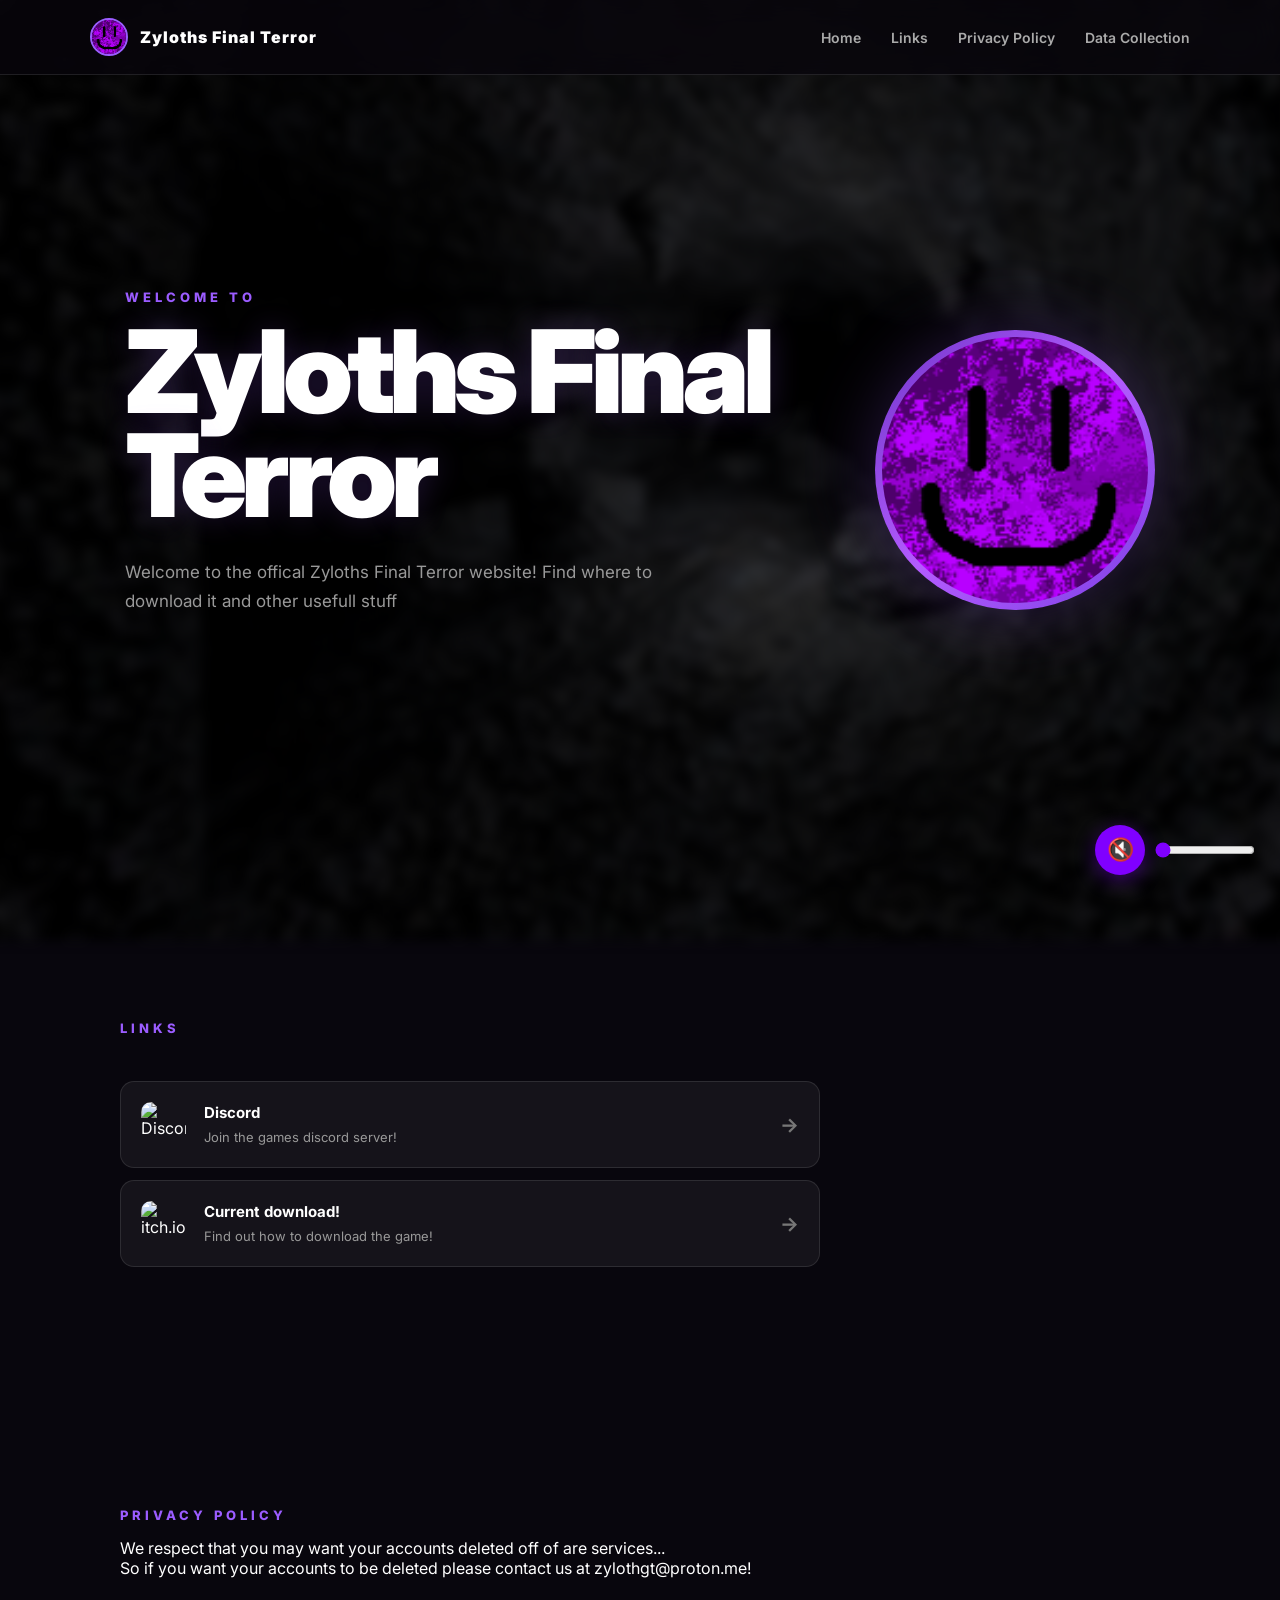
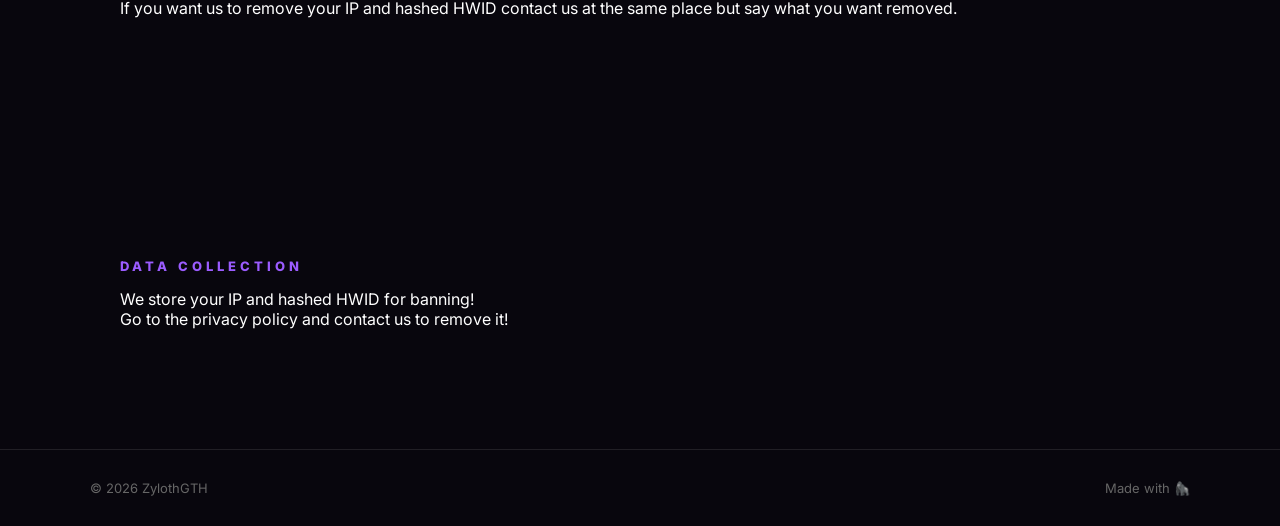
==== ZylothsFinalTerror/index.html @ 426c6244 "Second page!" ====
﻿<!DOCTYPE html>
<html lang="en">
<head>
    <meta charset="UTF-8">
    <meta name="viewport" content="width=device-width, initial-scale=1.0">

    <title>Zyloths Final Terror</title>

    <!-- Discord Embed -->
    <meta property="og:title" content="Zyloths Final Terror">
    <meta property="og:description" content="Welcome to the official Zyloths Final Terror website!">
    <meta property="og:image" content="https://zylothgt.github.io/ZylothGTH/Resources/embed.png">
    <meta property="og:image:type" content="image/png">
    <meta property="og:image:width" content="1200">
    <meta property="og:image:height" content="630">
    <meta property="og:url" content="https://zylothgt.github.io/ZylothGTH/ZylothsFinalTerror">
    <meta property="og:type" content="website">

    <!-- Purple Discord Embed Sidebar -->
    <meta name="theme-color" content="#8000FF">

    <!-- Twitter / X -->
    <meta name="twitter:card" content="summary_large_image">
    <meta name="twitter:title" content="Zyloths Final Terror">
    <meta name="twitter:description" content="Welcome to the official Zyloths Final Terror website!">
    <meta name="twitter:image" content="https://zylothgt.github.io/ZylothGTH/Resources/embed.png">

    <link rel="icon" type="image/png" href="../Resources/roundpfp.png">
    <link rel="stylesheet" href="style.css">
</head>

<body>

    <header class="navbar">
        <div class="logo">
            <img src="Resources/pfp.png" alt="Profile" class="nav-pfp">
            <span>Zyloths Final Terror</span>
        </div>

        <nav>
            <a href="#home">Home</a>
            <a href="#links">Links</a>
            <a href="#privacy-policy">Privacy Policy</a>
            <a href="#data-collection">Data Collection</a>
        </nav>
    </header>

    <main>

        <section id="home" class="hero">
            <div class="hero-content">
                <p class="small-title">WELCOME TO</p>

                <h1>Zyloths Final Terror</h1>

                <p class="description">
                    Welcome to the offical Zyloths Final Terror website!
                    Find where to download it and other usefull stuff
                </p>
            </div>

            <div class="hero-pfp">
                <img src="Resources/pfp.png" alt="Profile Picture">
            </div>
        </section>

        <section id="links" class="section links-section">

            <p class="section-label">LINKS</p>

            <div class="links">

                <a href="https://discord.com/P3ySMvgQYM" target="_blank" class="link-card">
                    <img src="https://cdn.simpleicons.org/discord/5865F2"
                         alt="Discord">

                    <div>
                        <strong>Discord</strong>
                        <small>Join the games discord server!</small>
                    </div>

                    <b>→</b>
                </a>

                <a href="https://zyloth.itch.io/zyloths-final-terror" target="_blank" class="link-card">
                    <img src="https://cdn.simpleicons.org/itch.io/FA5C5C"
                         alt="itch.io">

                    <div>
                        <strong>Current download!</strong>
                        <small>Find out how to download the game!</small>
                    </div>

                    <b>→</b>
                </a>

            </div>

        </section>
        <section id="privacy-policy" class="section privacy-policy-section">

            <p class="section-label">PRIVACY POLICY</p>

            <div class="privacy-policy">
                We respect that you may want your accounts deleted off of are services...<br>
                So if you want your accounts to be deleted please contact us at zylothgt@proton.me!<br><br>

                If you want us to remove your IP and hashed HWID contact us at the same place but say what you want removed.
            </div>

        </section>

        <section id="data-collection" class="section data-collection-section">

            <p class="section-label">DATA COLLECTION</p>

            <div class="data-collection">
                We store your IP and hashed HWID for banning!<br>
                Go to the privacy policy and contact us to remove it!
            </div>

        </section>
    </main>


    <footer>
        <p>© <span id="year"></span> ZylothGTH</p>
        <p>Made with 🦍</p>
    </footer>

    <audio id="backgroundMusic" loop preload="auto">
        <source src="Resources/music.mp3" type="audio/mpeg">
    </audio>

    <div class="music-controls">
        <button id="musicToggle" class="music-button">🔇</button>

        <input type="range"
               id="volumeSlider"
               min="0"
               max="100"
               value="0"
               class="volume-slider">
    </div>

    <script src="script.js"></script>

</body>
</html>
---- ZylothsFinalTerror/style.css ----
@import url('https://fonts.googleapis.com/css2?family=Inter:wght@400;500;600;700;800;900&display=swap');

* {
    margin: 0;
    padding: 0;
    box-sizing: border-box;
}

html {
    scroll-behavior: smooth;
}

:root {
    --purple: #9b5cff;
    --purple-dark: #6f35c9;
    --background: #08060d;
    --card: rgba(255, 255, 255, 0.055);
    --border: rgba(255, 255, 255, 0.1);
    --text: #ffffff;
    --muted: #999999;
}

body {
    font-family: "Inter", sans-serif;
    background: #08060d;
    color: var(--text);
    min-height: 100vh;
    position: relative;
}

    /* =========================
   MUSIC REACTIVE BACKGROUND
========================= */

    body::before {
        content: "";
        position: fixed;
        /*
       Make the background bigger than
       the screen so shaking doesn't
       reveal empty edges.
    */
        inset: -40px;
        background: url("Resources/background.png") center / cover no-repeat;
        filter: blur(6px);
        z-index: -1;
        /*
       Values are controlled by JavaScript.
    */
        transform: translate( var(--bg-x, 0px), var(--bg-y, 0px) ) rotate( var(--bg-rotation, 0deg) ) scale( var(--bg-scale, 1) );
        transform-origin: center center;
        will-change: transform;
        pointer-events: none;
    }




/* =========================
   NAVBAR
========================= */

.navbar {
    position: fixed;
    top: 0;
    left: 0;
    width: 100%;
    height: 75px;
    display: flex;
    align-items: center;
    justify-content: space-between;
    padding: 0 7%;
    background: rgba(8, 6, 13, 0.75);
    backdrop-filter: blur(15px);
    border-bottom: 1px solid var(--border);
    z-index: 100;
}

.logo {
    display: flex;
    align-items: center;
    gap: 12px;
    font-weight: 900;
    letter-spacing: 1px;
}

.nav-pfp {
    width: 38px;
    height: 38px;
    object-fit: cover;
    border-radius: 50%;
    border: 2px solid var(--purple);
}

nav {
    display: flex;
    gap: 30px;
}

    nav a {
        color: #aaa;
        text-decoration: none;
        font-size: 14px;
        font-weight: 600;
        transition: 0.2s;
    }

        nav a:hover {
            color: white;
        }


/* =========================
   HERO
========================= */

.hero {
    min-height: 100vh;
    display: flex;
    align-items: center;
    justify-content: center;
    gap: 100px;
    padding: 120px 8% 80px;
}

.hero-content {
    max-width: 650px;
}

.small-title,
.section-label {
    color: var(--purple);
    font-size: 13px;
    font-weight: 800;
    letter-spacing: 4px;
    margin-bottom: 15px;
}

.hero h1 {
    font-size: clamp(60px, 9vw, 120px);
    line-height: 0.9;
    font-weight: 900;
    letter-spacing: -6px;
    margin-bottom: 30px;
    text-shadow: 0 0 30px rgba(155, 92, 255, 0.2);
}

.description {
    color: var(--muted);
    font-size: 17px;
    line-height: 1.7;
    max-width: 550px;
    margin-bottom: 35px;
}

.buttons {
    display: flex;
    gap: 15px;
    flex-wrap: wrap;
}

.button {
    display: inline-block;
    padding: 14px 25px;
    border-radius: 10px;
    text-decoration: none;
    font-weight: 700;
    font-size: 14px;
    transition: 0.25s;
}

    .button:hover {
        transform: translateY(-3px);
    }

.primary {
    background: var(--purple);
    color: white;
    box-shadow: 0 10px 30px rgba(155, 92, 255, 0.2);
}

    .primary:hover {
        background: #aa70ff;
    }

.secondary {
    background: rgba(255, 255, 255, 0.07);
    color: white;
    border: 1px solid var(--border);
}

    .secondary:hover {
        background: rgba(255, 255, 255, 0.12);
    }


/* =========================
   PROFILE IMAGE
========================= */

.hero-pfp {
    width: 280px;
    height: 280px;
    border-radius: 50%;
    padding: 7px;
    background: linear-gradient( 135deg, #6f35c9, #b45cff, #7b3fe4 );
    box-shadow: 0 0 70px rgba(155, 92, 255, 0.25);
    animation: float 4s ease-in-out infinite;
}

    .hero-pfp img {
        width: 100%;
        height: 100%;
        object-fit: cover;
        border-radius: 50%;
        background: #111;
    }

@keyframes float {
    0%, 100% {
        transform: translateY(0);
    }

    50% {
        transform: translateY(-12px);
    }
}


/* =========================
   SECTIONS
========================= */

.section {
    max-width: 1100px;
    margin: auto;
    padding: 120px 30px;
}

    .section h2 {
        font-size: clamp(35px, 5vw, 60px);
        margin-bottom: 20px;
        letter-spacing: -2px;
    }

    .section > p:not(.section-label) {
        max-width: 700px;
        color: var(--muted);
        line-height: 1.8;
        font-size: 16px;
    }


/* =========================
   ABOUT CARDS
========================= */

.cards {
    display: grid;
    grid-template-columns: repeat(3, 1fr);
    gap: 18px;
    margin-top: 50px;
}

.card {
    background: var(--card);
    border: 1px solid var(--border);
    border-radius: 18px;
    padding: 30px;
    transition: 0.3s;
}

    .card:hover {
        transform: translateY(-6px);
        border-color: rgba(155, 92, 255, 0.4);
        background: rgba(255, 255, 255, 0.08);
    }

.card-icon {
    font-size: 30px;
    display: block;
    margin-bottom: 25px;
}

.card h3 {
    margin-bottom: 10px;
}

.card p {
    color: var(--muted);
    line-height: 1.6;
    font-size: 14px;
}

.links-section {
    width: 100%;
    max-width: 1100px;
    margin: 0 auto;
    padding: 120px 30px;
}

    .links-section h2 {
        margin-bottom: 20px;
    }

    .links-section .links {
        display: flex;
        flex-direction: column;
        width: 100%;
        max-width: 700px;
        gap: 12px;
        margin-top: 45px;
        margin-left: 0;
    }



/* =========================
   LINK CARDS
========================= */

.links {
    display: flex;
    flex-direction: column;
    gap: 12px;
    width: 100%;
    max-width: 700px;
    margin-top: 45px;
    margin-left: 0;
    margin-right: auto;
}

.link-card {
    display: flex;
    align-items: center;
    width: 100%;
    min-height: 85px;
    gap: 18px;
    padding: 20px;
    background: var(--card);
    border: 1px solid var(--border);
    border-radius: 14px;
    text-decoration: none;
    color: white;
    transition: 0.25s;
}

    .link-card:hover {
        transform: translateX(7px);
        border-color: var(--purple);
        background: rgba(155, 92, 255, 0.08);
    }


    /* Actual website icons */

    .link-card > img {
        width: 45px;
        height: 45px;
        min-width: 45px;
        min-height: 45px;
        object-fit: contain;
        flex-shrink: 0;
        border-radius: 10px;
    }


    /* Text inside cards */

    .link-card div {
        flex: 1;
    }

    .link-card strong {
        display: block;
        margin-bottom: 4px;
        color: white;
        font-size: 15px;
    }

    .link-card small {
        color: var(--muted);
        font-size: 13px;
    }

    .link-card b {
        color: #777;
        font-size: 20px;
    }


/* =========================
   FOOTER
========================= */

footer {
    display: flex;
    align-items: center;
    justify-content: space-between;
    padding: 30px 7%;
    color: #666;
    font-size: 13px;
    border-top: 1px solid var(--border);
}


/* =========================
   MOBILE
========================= */

@media (max-width: 800px) {

    .navbar {
        padding: 0 5%;
    }

    nav {
        gap: 15px;
    }

        nav a {
            font-size: 12px;
        }

    .hero {
        flex-direction: column-reverse;
        text-align: center;
        gap: 50px;
        padding-top: 140px;
    }

    .hero-pfp {
        width: 200px;
        height: 200px;
    }

    .description {
        margin-left: auto;
        margin-right: auto;
    }

    .buttons {
        justify-content: center;
    }

    .cards {
        grid-template-columns: 1fr;
    }

    footer {
        flex-direction: column;
        gap: 10px;
    }
}

@media (max-width: 500px) {

    .logo span {
        display: none;
    }

    nav {
        gap: 12px;
    }

    .hero h1 {
        letter-spacing: -4px;
    }

    .section {
        padding: 80px 20px;
    }
}

.music-controls {
    position: fixed;
    bottom: 25px;
    right: 25px;
    display: flex;
    align-items: center;
    gap: 10px;
    z-index: 9999;
}

.music-button {
    width: 50px;
    height: 50px;
    border: none;
    border-radius: 50%;
    background: #8000ff;
    color: white;
    font-size: 22px;
    cursor: pointer;
    box-shadow: 0 5px 20px rgba(128, 0, 255, 0.4);
}

.volume-slider {
    width: 100px;
    accent-color: #8000ff;
    cursor: pointer;
}
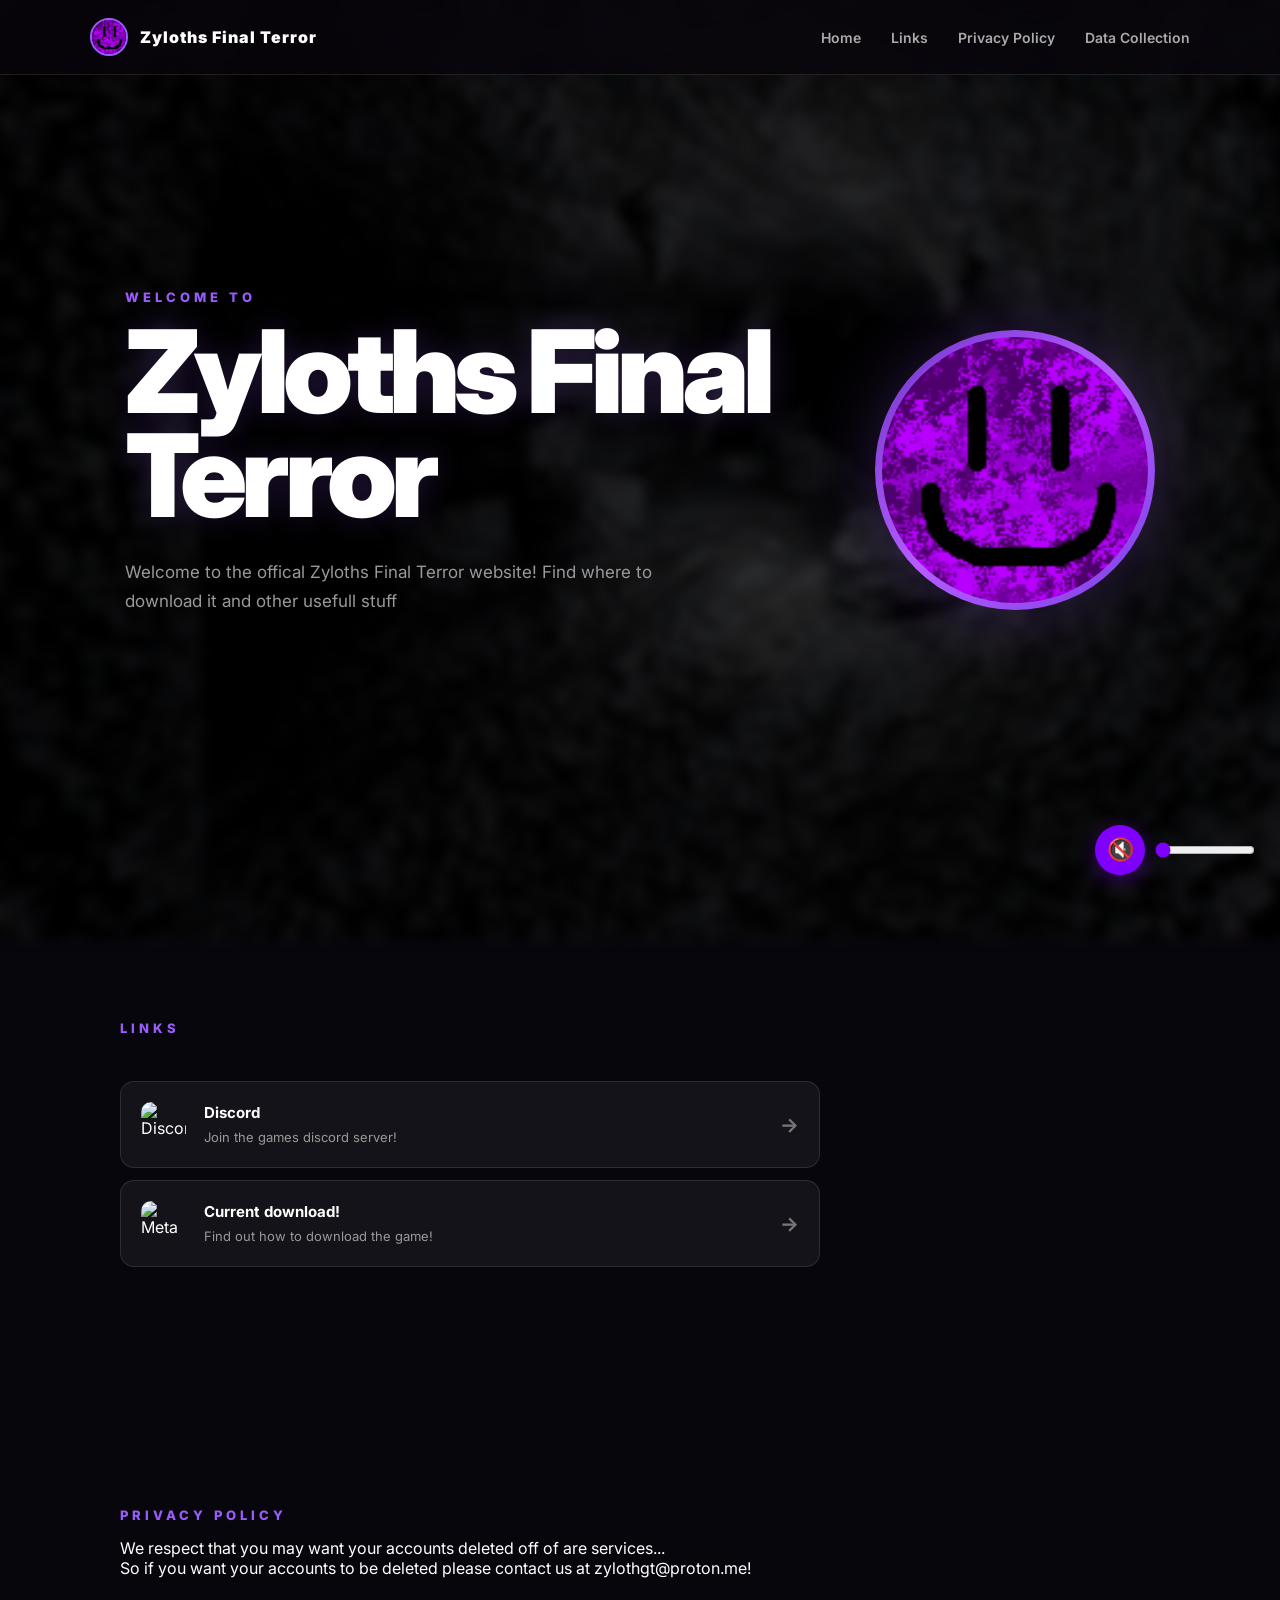
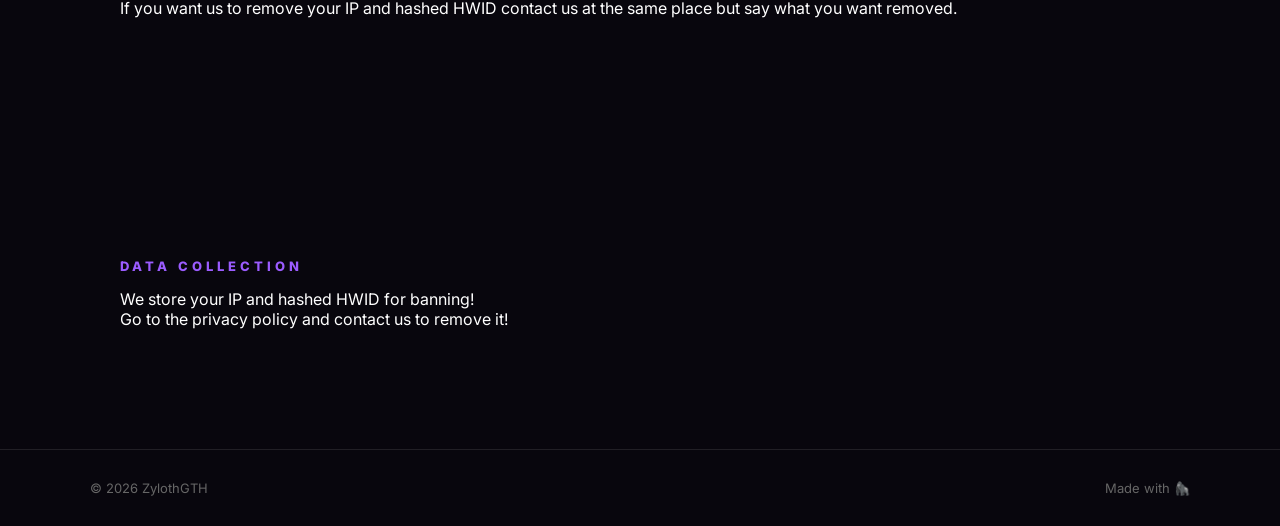
==== commit 90a24e90: "Update link to Meta experience in index.html" ====
--- a/ZylothsFinalTerror/index.html
+++ b/ZylothsFinalTerror/index.html
@@ -82,9 +82,9 @@
                     <b>→</b>
                 </a>
 
-                <a href="https://zyloth.itch.io/zyloths-final-terror" target="_blank" class="link-card">
-                    <img src="https://cdn.simpleicons.org/itch.io/FA5C5C"
-                         alt="itch.io">
+                <a href="https://www.meta.com/experiences/app/1208024572396955/?hwsh=7CWUmMUfLL&utm_source=twilight&utm_medium=SHARE&utm_parent=SHARING&utm_cohort=ORGANIC_UNKNOWN" target="_blank" class="link-card">
+                    <img src="https://cdn.simpleicons.org/meta/0866FF"
+                         alt="Meta">
 
                     <div>
                         <strong>Current download!</strong>
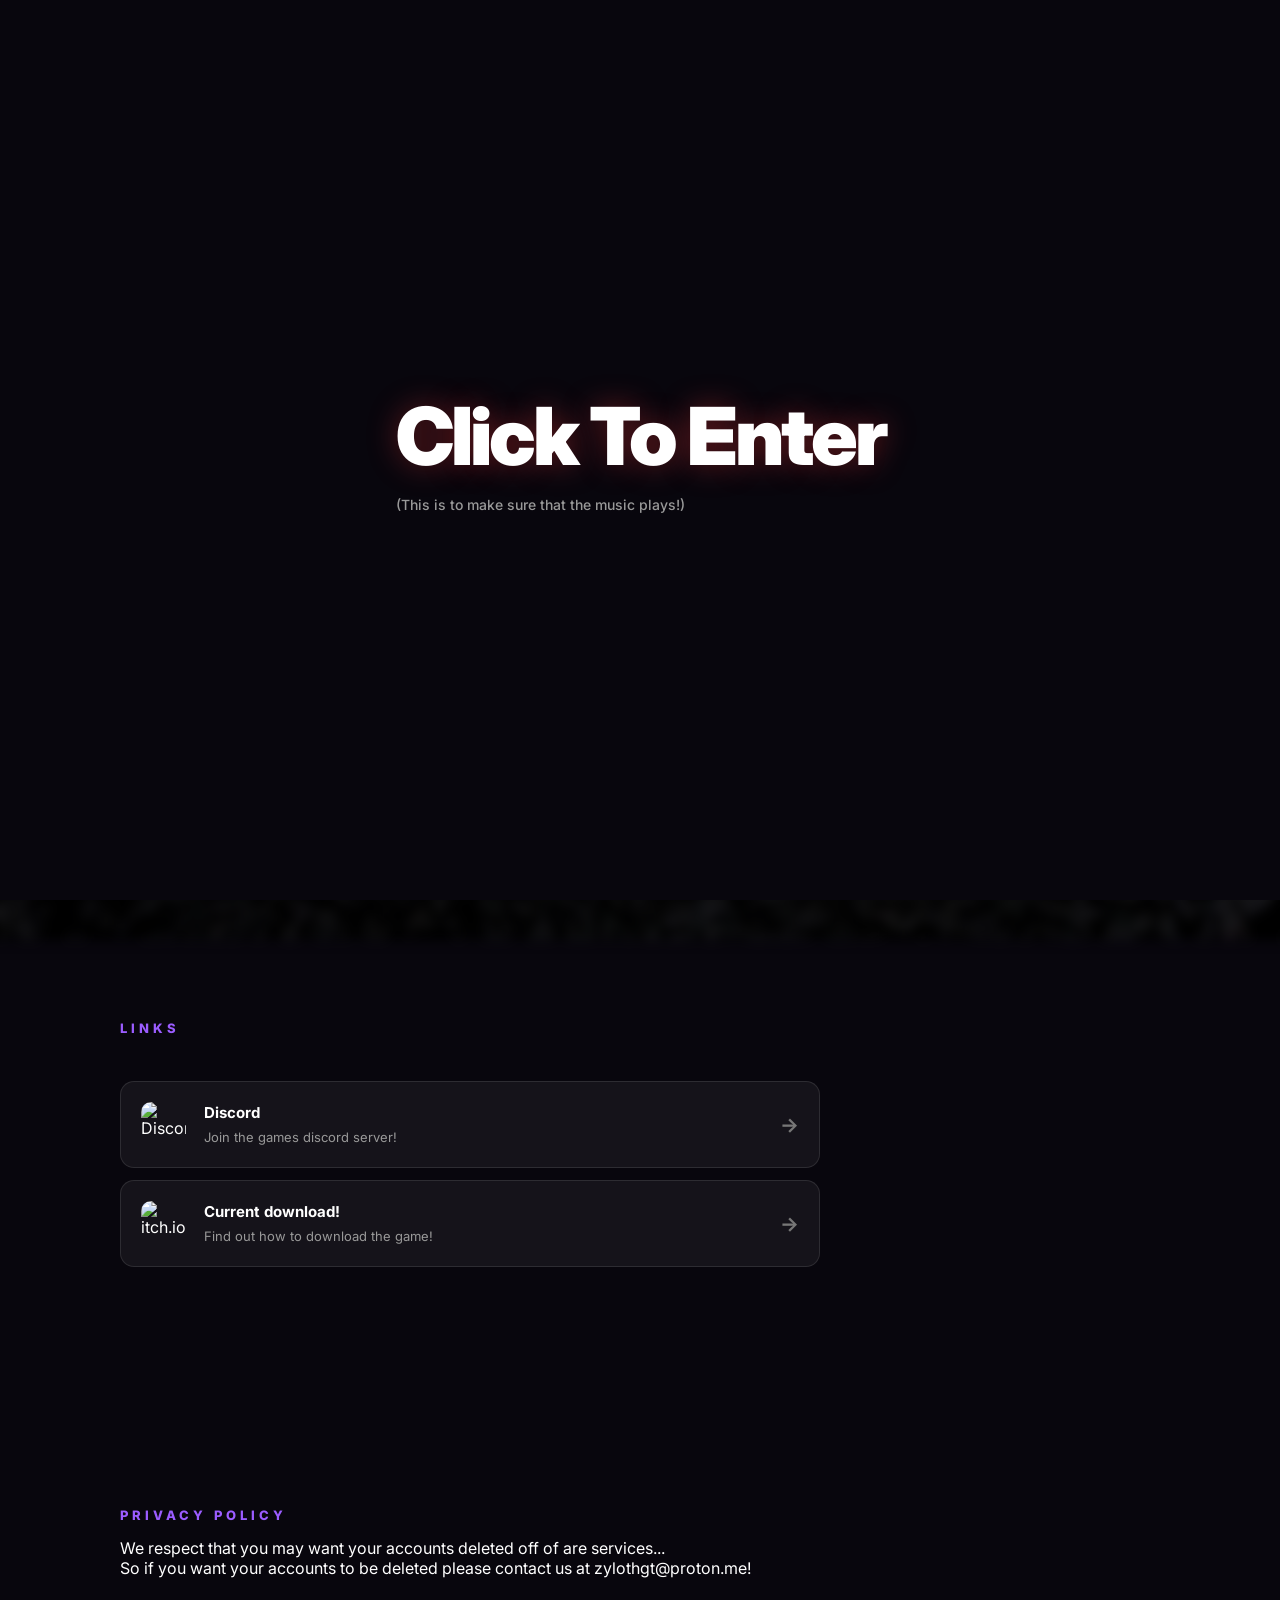
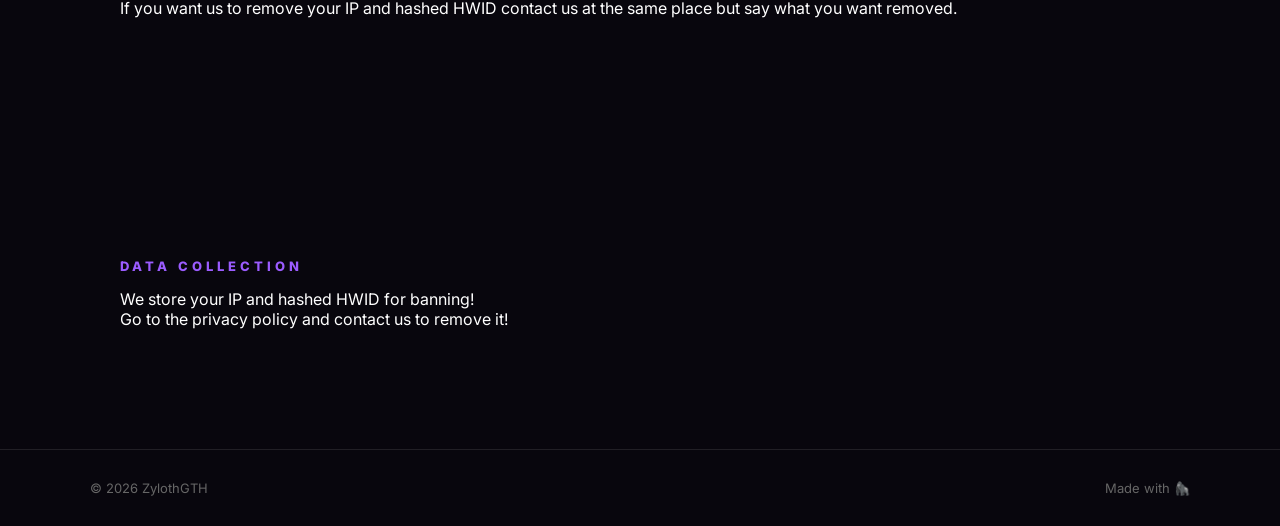
==== commit 82c44c9b: "New music and music auto play!" ====
--- a/ZylothsFinalTerror/index.html
+++ b/ZylothsFinalTerror/index.html
@@ -30,6 +30,12 @@
 </head>
 
 <body>
+    <div id="enterScreen" class="enter-screen">
+        <div class="enter-content">
+            <h1>Click To Enter</h1>
+            <p>(This is to make sure that the music plays!)</p>
+        </div>
+    </div>
 
     <header class="navbar">
         <div class="logo">
@@ -82,9 +88,9 @@
                     <b>→</b>
                 </a>
 
-                <a href="https://www.meta.com/experiences/app/1208024572396955/?hwsh=7CWUmMUfLL&utm_source=twilight&utm_medium=SHARE&utm_parent=SHARING&utm_cohort=ORGANIC_UNKNOWN" target="_blank" class="link-card">
-                    <img src="https://cdn.simpleicons.org/meta/0866FF"
-                         alt="Meta">
+                <a href="https://zyloth.itch.io/zyloths-final-terror" target="_blank" class="link-card">
+                    <img src="https://cdn.simpleicons.org/itch.io/FA5C5C"
+                         alt="itch.io">
 
                     <div>
                         <strong>Current download!</strong>
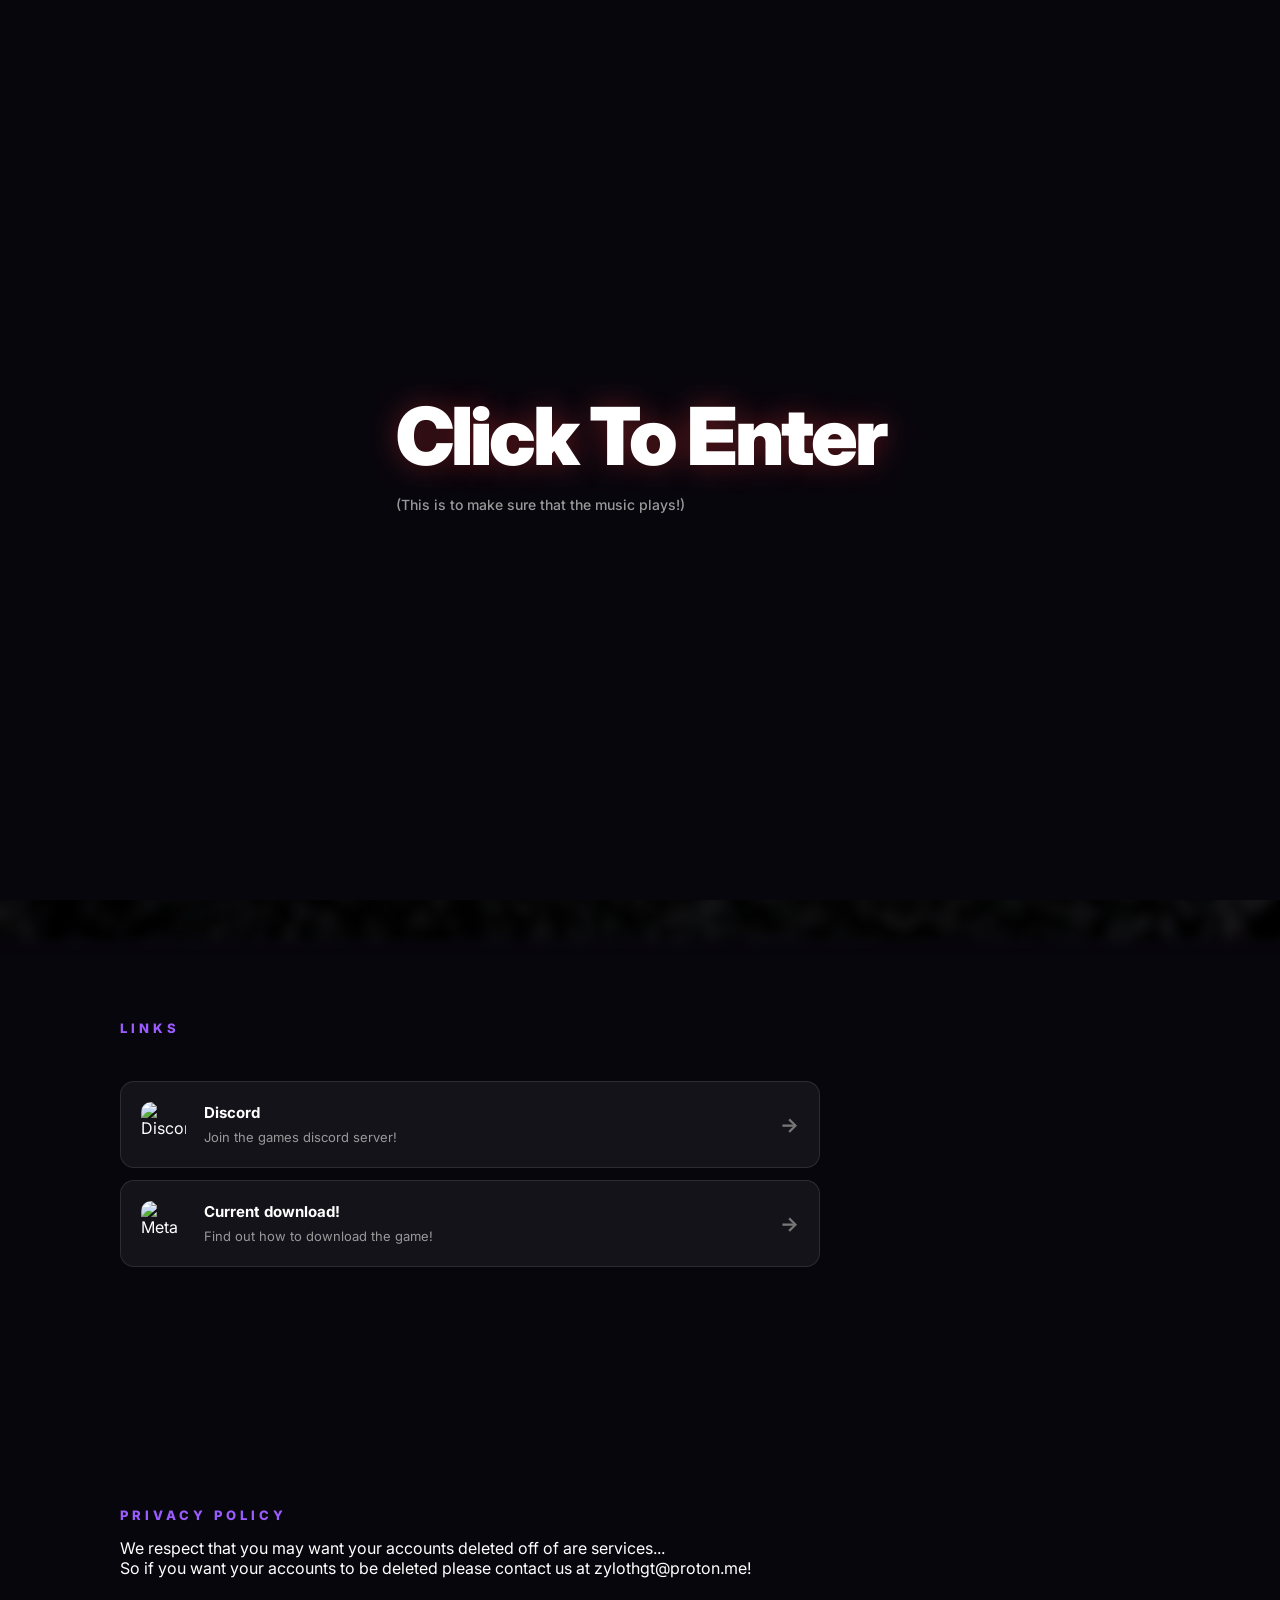
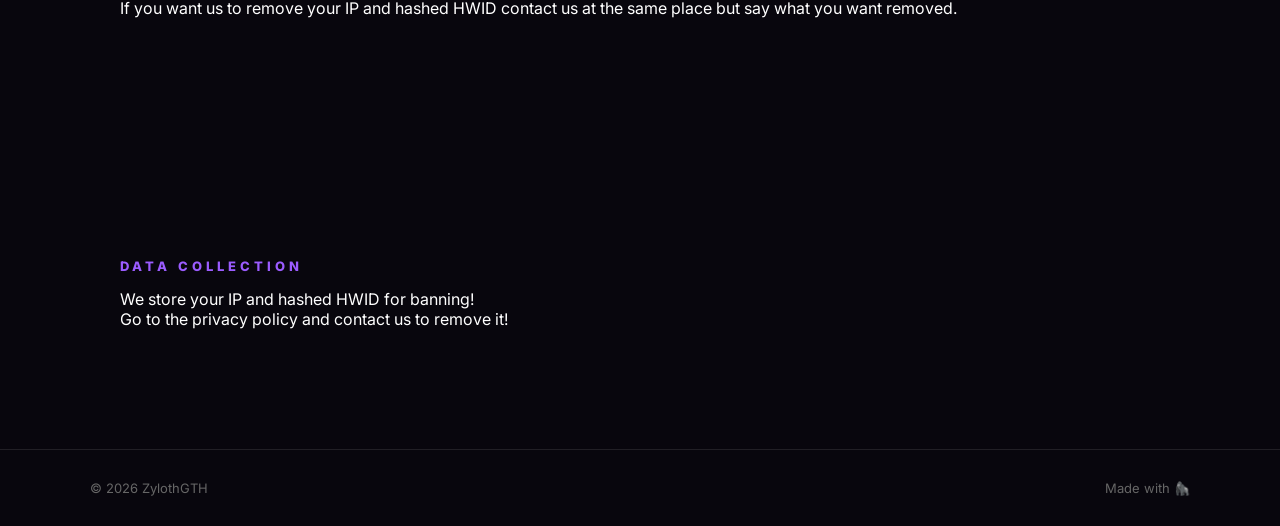
==== commit e5b15f92: "Merge branch 'main' of https://github.com/ZylothGT/zylothgth.github.io" ====
--- a/ZylothsFinalTerror/index.html
+++ b/ZylothsFinalTerror/index.html
@@ -88,9 +88,9 @@
                     <b>→</b>
                 </a>
 
-                <a href="https://zyloth.itch.io/zyloths-final-terror" target="_blank" class="link-card">
-                    <img src="https://cdn.simpleicons.org/itch.io/FA5C5C"
-                         alt="itch.io">
+                <a href="https://www.meta.com/experiences/app/1208024572396955/?hwsh=7CWUmMUfLL&utm_source=twilight&utm_medium=SHARE&utm_parent=SHARING&utm_cohort=ORGANIC_UNKNOWN" target="_blank" class="link-card">
+                    <img src="https://cdn.simpleicons.org/meta/0866FF"
+                         alt="Meta">
 
                     <div>
                         <strong>Current download!</strong>
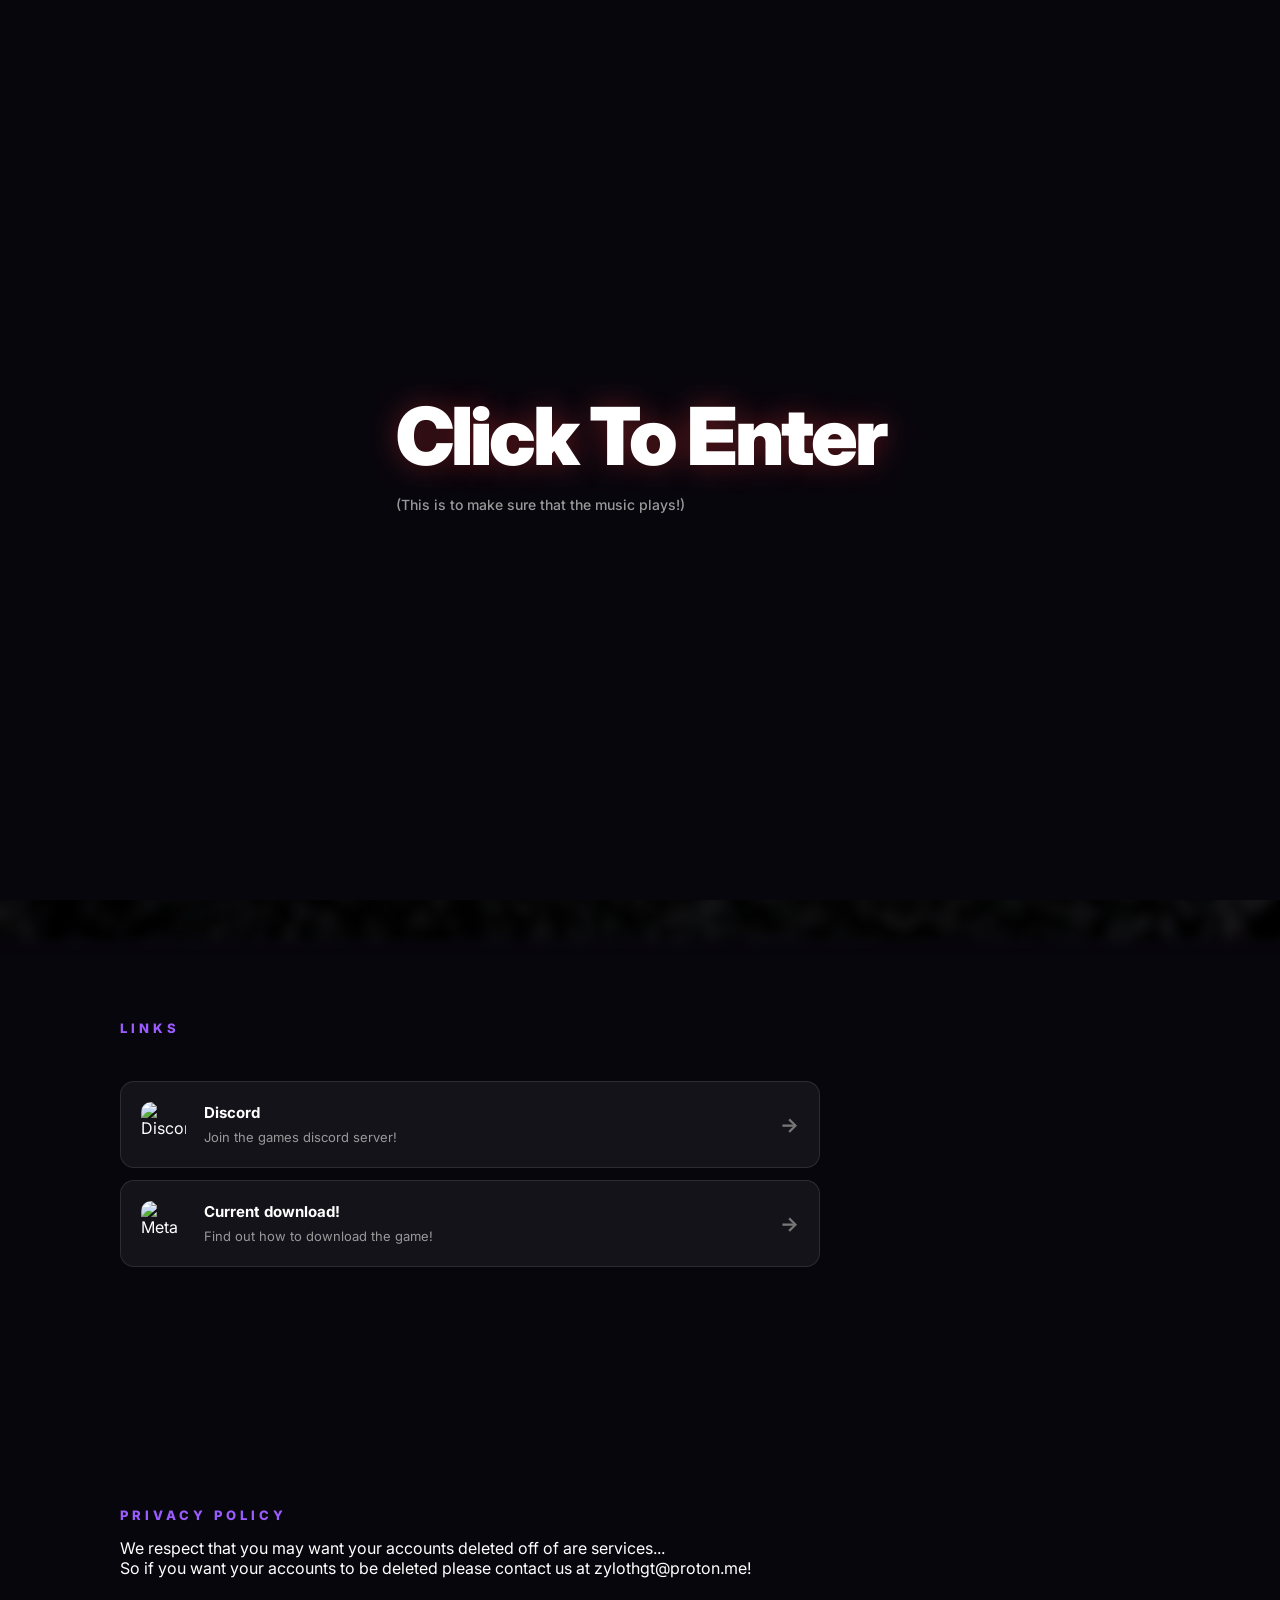
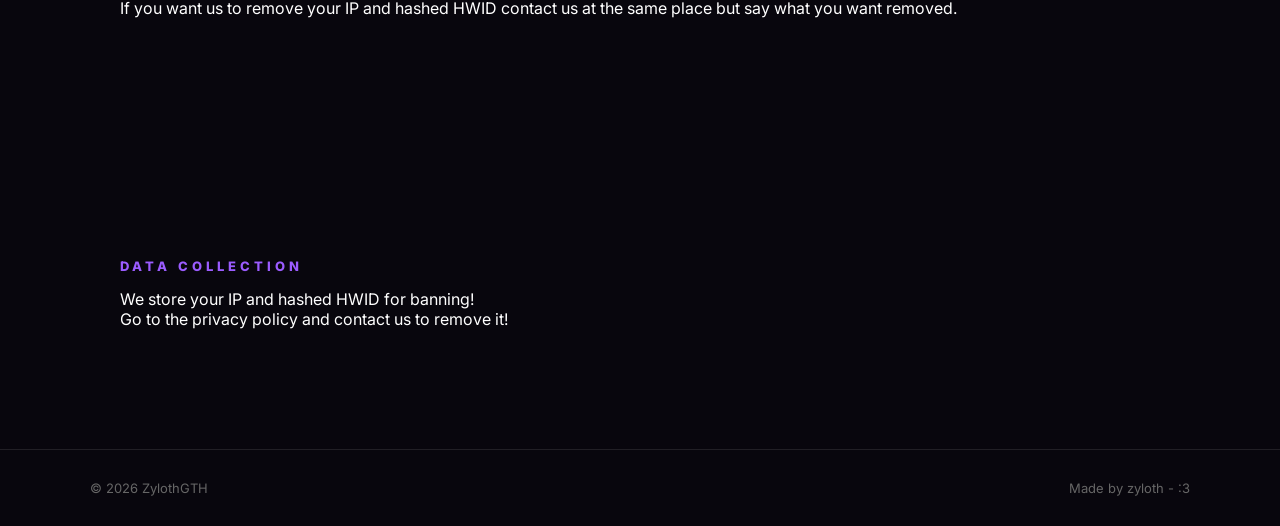
==== commit a6a179b8: "wait" ====
--- a/ZylothsFinalTerror/index.html
+++ b/ZylothsFinalTerror/index.html
@@ -131,7 +131,7 @@
 
     <footer>
         <p>© <span id="year"></span> ZylothGTH</p>
-        <p>Made with 🦍</p>
+        <p>Made by zyloth - :3</p>
     </footer>
 
     <audio id="backgroundMusic" loop preload="auto">
